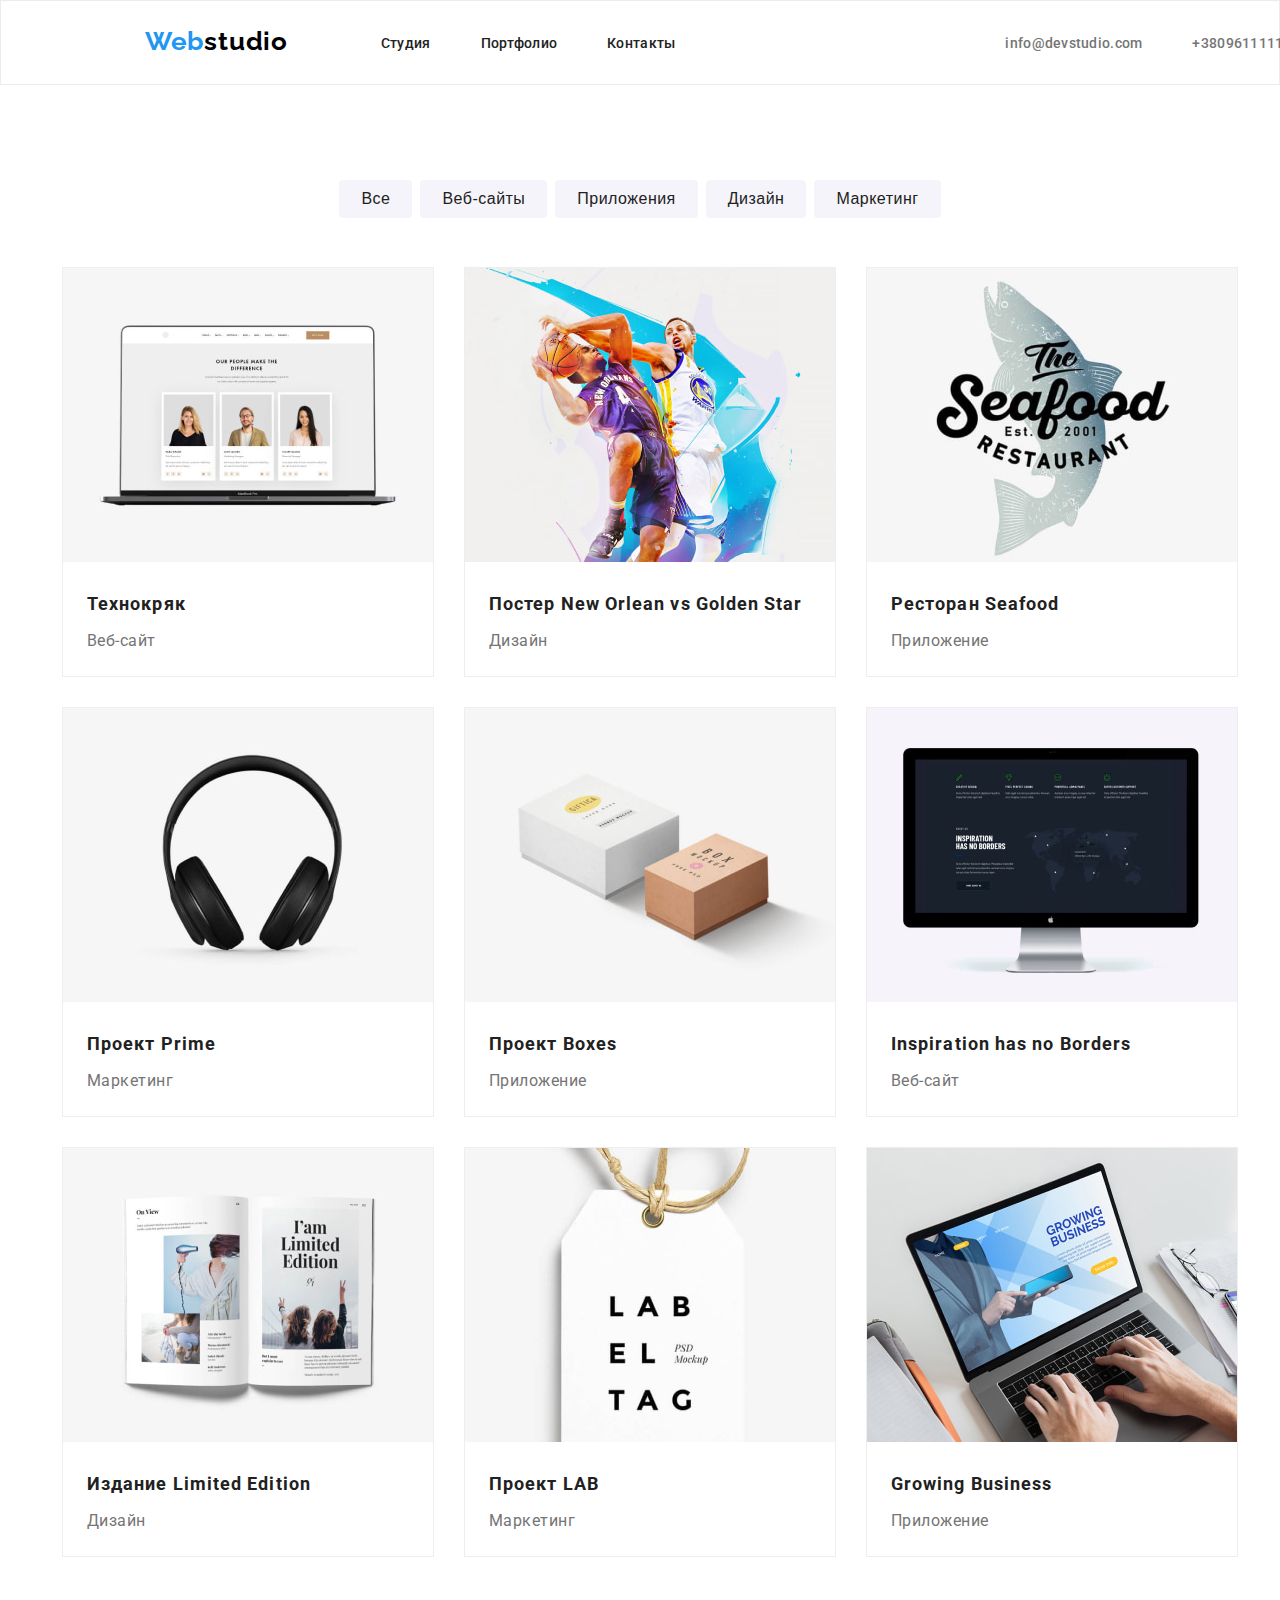
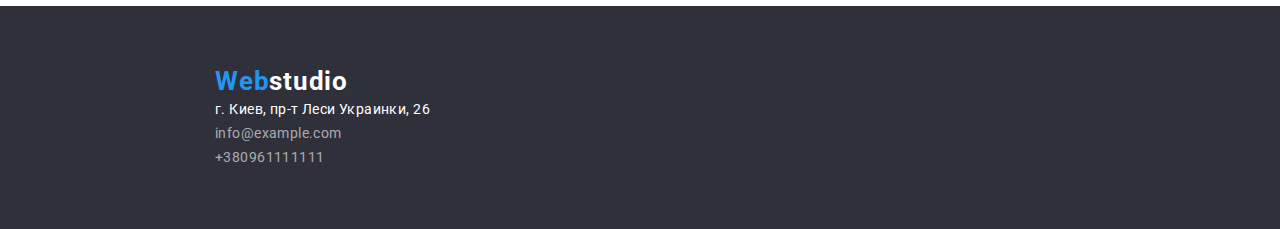
==== portfolio.html @ 18c4ee20 "Main and portfolio pages styles" ====
<!DOCTYPE html>
<html lang="ru">
    <head>
        <meta charset="UTF-8" />
        <meta http-equiv="X-UA-Compatible" content="IE=edge" />
        <meta name="viewport" content="width=device-width, initial-scale=1.0" />
        <title>Portfolio</title>
        <link rel="preconnect" href="https://fonts.googleapis.com" />
        <link rel="preconnect" href="https://fonts.gstatic.com" crossorigin />
        <link
            href="https://fonts.googleapis.com/css2?family=Raleway:wght@700&family=Roboto:ital,wght@0,400;0,500;0,900;1,700&display=swap"
            rel="stylesheet"
        />
        <link href="./styles/style.css" rel="stylesheet" />
    </head>

    <body>
        <!--Header-->
        <header class="header">
            <nav class="header-nav">
                <a href="./" class="logo-link" class="nav-link"><span class="logo-web">Web</span><span
                        class="logo-studio">studio</span></a>
                <ul class="nav-list">
                    <li>
                        <a href="" class="nav-link">Студия</a>
                    </li>
                    <li>
                        <a href="./portfolio.html" class="nav-link">Портфолио</a>
                    </li>
                    <li>
                        <a href="" class="nav-link">Контакты</a>
                    </li>
                </ul>
            </nav>
            <ul class="contact-list">
                <li>
                    <a href="mailto:info@devstudio.com" class="contact-item">info@devstudio.com</a>
                </li>
                <li>
                    <a href="tel:+380961111111" class="contact-item">+380961111111</a>
                </li>
            </ul>
        </header>
        <!--Main content-->
        <main class="main">
            <!-- Buttons -->
            <section>
                <ul class="btn-list">
                    <li><button type="button" class="buttons">Все</button></li>
                    <li><button type="button" class="buttons">Веб-сайты</button></li>
                    <li><button type="button" class="buttons">Приложения</button></li>
                    <li><button type="button" class="buttons">Дизайн</button></li>
                    <li><button type="button" class="buttons">Маркетинг</button></li>
                </ul>
            </section>
            <!-- Works -->
            <section>
                <ul class="works">
                    <li class="works-item">
                        <img src="./images/imghw2004.jpg" alt="экран ноутбука" width="370px"/>
                        <h3 class="works-title">Технокряк</h3>
                        <p class="works-text">Веб-сайт</p>
                    </li>
                    <li class="works-item">
                        <img src="./images/imghw2009.jpg" alt="баскетболисты" width="370px"/>
                        <h3 class="works-title">Постер New Orlean vs Golden Star</h3>
                        <p class="works-text">Дизайн</p>
                    </li>
                    <li class="works-item">
                        <img src="./images/imghw2008.jpg" alt="логотип ресторана" width="370px"/>
                        <h3 class="works-title">Ресторан Seafood</h3>
                        <p class="works-text">Приложение</p>
                    </li>
                    <li class="works-item">
                        <img src="./images/imghw2007.jpg" alt="наушники" width="370px"/>
                        <h3 class="works-title">Проект Prime</h3>
                        <p class="works-text">Маркетинг</p>
                    </li>
                    <li class="works-item">
                        <img src="./images/imghw2006.jpg" alt="коробки" width="370px"/>
                        <h3 class="works-title">Проект Boxes</h3>
                        <p class="works-text">Приложение</p>
                    </li>
                    <li class="works-item">
                        <img src="./images/imghw2005.jpg" alt="экран копьютера" width="370px"/>
                        <h3 class="works-title">Inspiration has no Borders</h3>
                        <p class="works-text">Веб-сайт</p>
                    </li>
                    <li class="works-item">
                        <img src="./images/imghw2001.jpg" alt="журнал" width="370px"/>
                        <h3 class="works-title">Издание Limited Edition</h3>
                        <p class="works-text">Дизайн</p>
                    </li>
                    <li class="works-item">
                        <img src="./images/imghw2002.jpg" alt="ценник" width="370px"/>
                        <h3 class="works-title">Проект LAB</h3>
                        <p class="works-text">Маркетинг</p>
                    </li>
                    <li class="works-item">
                        <img src="./images/imghw2003.jpg" alt="экран ноутбука" width="370px"/>
                        <h3 class="works-title">Growing Business</h3>
                        <p class="works-text">Приложение</p>
                    </li>
                </ul>
            </section>
        </main>
        <!--Footer-->
        <footer class="footer">
            <a href="./" class="footer-hover"><span class="footer-web">Web</span><span class="footer-studio">studio</span></a>
            <address>
                <ul>
                    <li><a href="" class="address footer-hover">г. Киев, пр-т Леси Украинки, 26</a></li>
                    <li><a href="mailto:info@example.com" class="footer-contact footer-hover">info@example.com</a></li>
                    <li><a href="tel:+380961111111" class="footer-contact footer-hover">+380961111111</a></li>
                </ul>
            </address>
        </footer>
    </body>
</html>
---- styles/style.css ----
/* Colors
primary background-color: #fff;
secondary background-color: #F5F4FA;
footer background-color: #2F303A;
titles color: #212121;
main text color: #757575;
acent color: #2196F3;


 */
:root {
    --main-font: "Roboto";
    --second-font: "Raleway";
    --titles-color: #212121;
    --acent-color: #2196F3;
    --text-color: #757575;
    --footer-color: #2F303A;
    --white-color: #ffffff;
    --font-normal: normal;
    --weight-bold: 700;


}
body {
    background-color: var(--white-color);
    font-family: var(--main-font);
    color: var(--titles-color);
    padding: 0;
    margin: 0;
    
}

p {
    margin: 0;
    
}

a {
    text-decoration: none;
}

ul {
    list-style: none;
    margin: 0;
    padding: 0;
}

/* Header */

.header {
    display: flex;
    justify-content: center;
    border: 1px solid #ECECEC;


}

.header-nav {
    display: flex;
}

.nav-list {
    display: flex;
    padding: 0;
    margin: 0;
    padding-top: 32px;

}


.logo-link {
    text-decoration: none;
    font-family: 'Raleway';
    font-style: var(--font-normal);
     font-weight: var(--weight-bold);
    font-size: 26px;
    line-height: 31px;
    margin: 25px 93px 25px 215px;
    letter-spacing: 0.03em;
}


.logo-web {
    color: var(--acent-color);
        
}

.logo-studio {
     color: #000000;
}

.logo-link:hover,
.logo-link:focus {
    opacity: 60%;
}

.nav-link {
    font-style: var(--font-normal);
    font-weight: 500;
    font-size: 14px;
    line-height: 16px;
    letter-spacing: 0.02em;
    color: var(--titles-color);
   margin: 0px 50px 32px 0px;
}

.nav-link:hover,.nav-link:focus {
    color: var(--acent-color);
    cursor: pointer;
}

.contact-list {
    display: flex;
    padding: 0;
    margin: 0;
    padding: 32px 0 32px 280px;

}

.contact-item {
font-style: var(--font-normal);
    font-weight: 500;
    font-size: 14px;
    line-height: 16px;
    letter-spacing: 0.02em;
    margin-right: 50px;
    color: var(--text-color);
}

.contact-item:hover,.contact-item:focus {
    color: var(--acent-color);
    cursor: pointer;
}


/* Hero */

.hero {
    background-color: var(--footer-color);
    width: 100%;
        height: 600px;
        

}

.hero-title {
    font-style: var(--font-normal);
    font-weight: 900;
    font-size: 44px;
    line-height: 60px;
    text-align: center;
    letter-spacing: 0.06em;
     text-transform: uppercase;
    color: var(--white-color);
    margin: 0;
    padding-top: 200px;
}

.hero-button {
    font-style: var(--font-normal);
    font-weight: var(--weight-bold);
    font-size: 16px;
    line-height: 30px;
    display: flex;
    align-items: center;
     text-align: center;
    letter-spacing: 0.06em;
    color: var(--white-color);
    background-color: var(--acent-color);
    box-shadow: 0px 4px 4px rgba(0, 0, 0, 0.15);
    border-radius: 4px;
    border: none;
    padding: 10px 32px;
    margin-top: 30px;
    margin-left: auto;
    margin-right: auto;

}

.hero-button:hover {
     color: var(--acent-color);
    background-color: var(--white-color);
}

/* Hilites */

.hilites-main {
    display: none;
    
}

.hilites-list {
    display: flex;
    padding: 94px 215px;
    justify-content: center;

}

.hilites-item {
    width: 270px;
    padding-right: 30px;

}

.hilites-title {
    font-style: var(--font-normal);
    font-weight: var(--weight-bold);
    font-size: 14px;
    line-height: 16px;
    letter-spacing: 0.03em;
    text-transform: uppercase;
    color: var(--titles-color);
    margin: 0 0 10px 0;
}

.hilites-list p {
    font-weight: 400;
    font-size: 14px;
    line-height: 24px;
    letter-spacing: 0.03em;

    color: var(--text-color);
}

/* Tasks */


.tasks-title {
    margin: 0;
    text-align: center;
    margin-bottom: 50px;
    font-style: normal;
    font-weight: var(--weight-bold);
    font-size: 36px;
    line-height: 42px;
    text-align: center;
    letter-spacing: 0.03em;
    
}

.tasks-list {
    display: flex;
    justify-content: center;
    margin-bottom: 95px;


}

.tasks-item {
    margin: 0 15px;
}

.tasks-item:hover, .tasks-item:focus {
    opacity: 50%;
}

/* Team */

.team-section {
    background-color: #F5F4FA;
    padding: 94px 215px;
}

.team-title {
    text-align: center;
    margin: 0;
    font-style: var(--font-normal);
    font-weight: var(--weight-bold);
    font-size: 36px;
    line-height: 42px;
    text-align: center;
    letter-spacing: 0.03em;
    margin-bottom: 50px;
}

.team-list {
    display: flex;
    justify-content: center;
    
    
}

.team-item {
    margin: 0 15px;
    background-color: var(--white-color);
    box-shadow: 0px 1px 3px rgba(0, 0, 0, 0.12), 0px 1px 1px rgba(0, 0, 0, 0.14), 0px 2px 1px rgba(0, 0, 0, 0.2);
    border-radius: 0px 0px 4px 4px;
    text-align: center;

}

.team-member {
    font-style: var(--font-normal);
    font-weight: 500;
    font-size: 16px;
    line-height: 19px;
    letter-spacing: 0.03em;
    color: var(--titles-color);
    margin: 30px 0 10px 0;

}

.member-position {
    font-style: var(--font-normal);
    font-weight: 400;
    font-size: 16px;
    line-height: 19px;
    text-align: center;
    letter-spacing: 0.03em;
    color: var(--text-color);
    margin-bottom: 30px;
}

/* Footer */

.footer {
    background-color: var(--footer-color);
    padding: 60px 0 60px 215px;

}

.footer-web {
    font-style: var(--font-normal);
    font-weight: var(--weight-bold);
    font-size: 26px;
    line-height: 31px;
    letter-spacing: 0.03em;
    color: var(--acent-color);
}

.footer-studio {
    font-style: var(--font-normal);
    font-weight: var(--weight-bold);
    font-size: 26px;
    line-height: 31px;
    letter-spacing: 0.03em;
    color: var(--white-color);

}

.address {
    font-style: var(--font-normal);
    font-weight: 400;
    font-size: 14px;
    line-height: 24px;
    letter-spacing: 0.03em;
    color: var(--white-color);
}

.footer-contact {
    font-style: var(--font-normal);
    font-weight: 400;
    font-size: 14px;
    line-height: 24px;
    letter-spacing: 0.03em;
    color: rgba(255, 255, 255, 0.6);
}

.footer-hover:hover {
    opacity: 50%;
}


/* Portfolio styles */

.main {
    background-color: var(--white-color);
}

/* Buttons */

.btn-list {
    margin-top: 95px;
    display: flex;
    justify-content: center;

}

.buttons {
    margin: 0 4px;
    background: #F5F4FA;
    border-radius: 4px;
    font-style: var(--font-normal);
    font-weight: 500;
    font-size: 16px;
    line-height: 26px;
    text-align: center;
    letter-spacing: 0.03em;
    color: var(--titles-color);
    border: none;
    padding: 6px 22px;
}

.buttons:hover {
    background: #2196F3;
     box-shadow: 0px 3px 1px rgba(0, 0, 0, 0.1), 0px 1px 2px rgba(0, 0, 0, 0.08), 0px 2px 2px rgba(0, 0, 0, 0.12);
    border-radius: 4px;
    font-style: var(--font-normal);
    font-weight: 500;
    font-size: 16px;
    line-height: 26px;
    text-align: center;
    letter-spacing: 0.03em;
    color: var(--white-color);

}

/* Works */

.works {
    width: 1300px;
    display: flex;
    justify-content: center;
    flex-wrap: wrap;
    margin: 34px auto;  
    
}

.works-item {
    margin: 15px;
    border: 1px solid #EEEEEE;
}

.works-title {
    font-style: var(--font-normal);
    font-weight: var(--weight-bold);
    font-size: 18px;
    line-height: 36px;
    letter-spacing: 0.06em;
    color: var(--titles-color);
    margin: 20px 0 4px 24px;
}

.works-text {
    font-style: var(--font-normal);
    font-weight: 400;
    font-size: 16px;
    line-height: 30px;
    letter-spacing: 0.03em;
    color: var(--text-color);
    margin: 0 0 20px 24px;
}
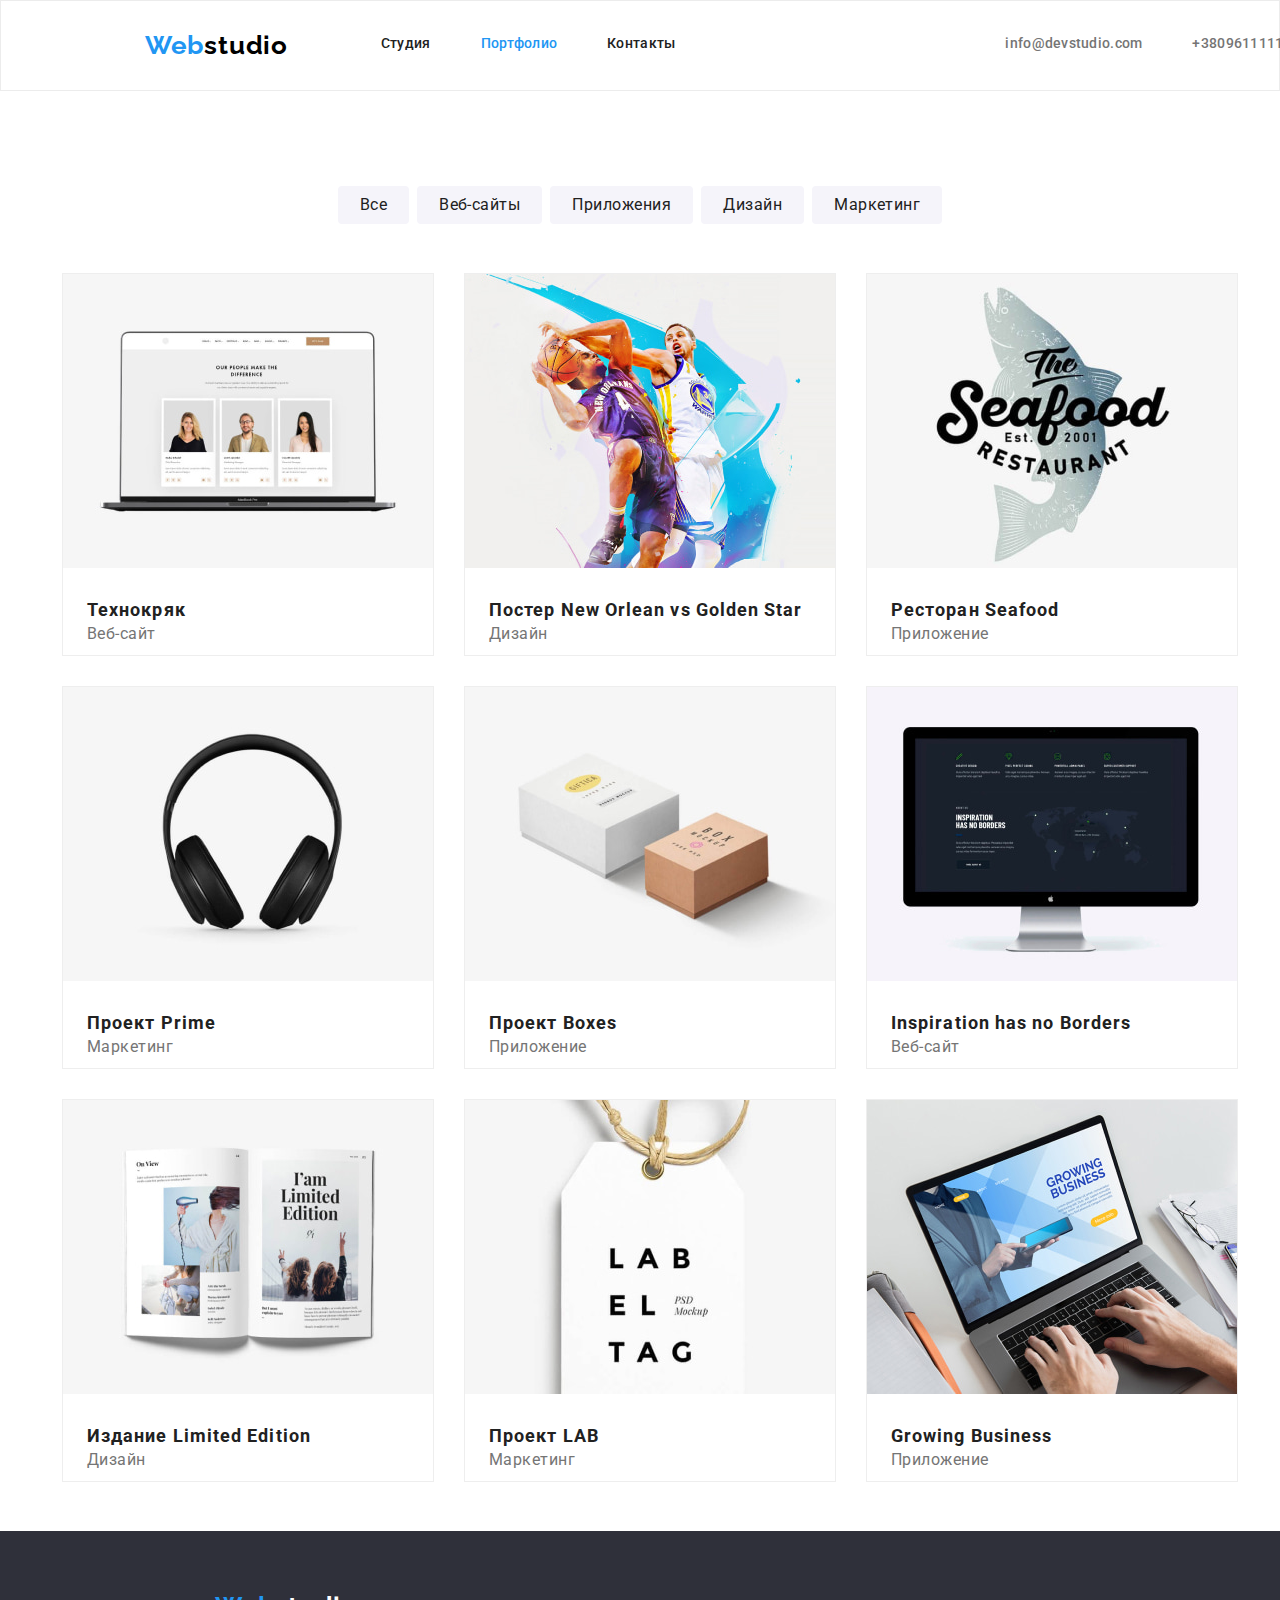
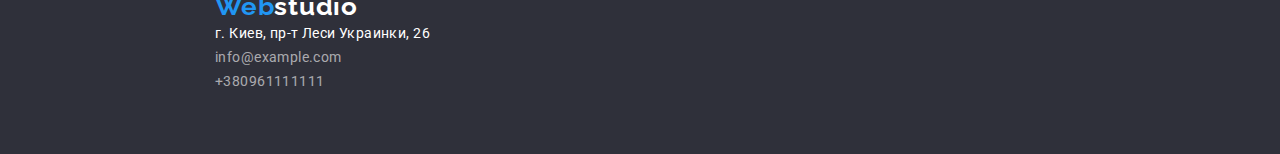
==== commit 6a4a36ed: "made all the changes from the mentor" ====
--- a/portfolio.html
+++ b/portfolio.html
@@ -18,26 +18,28 @@
         <!--Header-->
         <header class="header">
             <nav class="header-nav">
-                <a href="./" class="logo-link" class="nav-link"><span class="logo-web">Web</span><span
-                        class="logo-studio">studio</span></a>
-                <ul class="nav-list">
+                <a href="./" class="nav-link links logo-link">
+                    <span class="logo-web">Web</span><span class="logo-studio">studio</span></a>
+                <ul class="nav-list lists">
                     <li>
-                        <a href="" class="nav-link">Студия</a>
+                        <a href="./" class="nav-link links">Студия</a>
                     </li>
                     <li>
-                        <a href="./portfolio.html" class="nav-link">Портфолио</a>
+                        <a href="./portfolio.html" class="nav-link links curent-link">Портфолио</a>
                     </li>
                     <li>
-                        <a href="" class="nav-link">Контакты</a>
+                        <a href="" class="nav-link links">Контакты</a>
                     </li>
                 </ul>
             </nav>
-            <ul class="contact-list">
+            <ul class="contact-list lists">
                 <li>
-                    <a href="mailto:info@devstudio.com" class="contact-item">info@devstudio.com</a>
+                    <a href="mailto:info@devstudio.com" class="contact-item links"
+                        >info@devstudio.com</a
+                    >
                 </li>
                 <li>
-                    <a href="tel:+380961111111" class="contact-item">+380961111111</a>
+                    <a href="tel:+380961111111" class="contact-item links">+380961111111</a>
                 </li>
             </ul>
         </header>
@@ -45,60 +47,61 @@
         <main class="main">
             <!-- Buttons -->
             <section>
-                <ul class="btn-list">
+                <h1 class="portfolio-title">Портфолио</h1>
+                <ul class="btn-list lists">
                     <li><button type="button" class="buttons">Все</button></li>
                     <li><button type="button" class="buttons">Веб-сайты</button></li>
                     <li><button type="button" class="buttons">Приложения</button></li>
                     <li><button type="button" class="buttons">Дизайн</button></li>
                     <li><button type="button" class="buttons">Маркетинг</button></li>
                 </ul>
-            </section>
-            <!-- Works -->
-            <section>
-                <ul class="works">
+                <!-- Works -->
+                <ul class="works lists">
                     <li class="works-item">
-                        <img src="./images/imghw2004.jpg" alt="экран ноутбука" width="370px"/>
-                        <h3 class="works-title">Технокряк</h3>
+                        <img src="./images/imghw2004.jpg" alt="экран ноутбука" />
+                        <h2 class="works-title">Технокряк</h2>
                         <p class="works-text">Веб-сайт</p>
                     </li>
                     <li class="works-item">
-                        <img src="./images/imghw2009.jpg" alt="баскетболисты" width="370px"/>
-                        <h3 class="works-title">Постер New Orlean vs Golden Star</h3>
+                        <img src="./images/imghw2009.jpg" alt="баскетболисты" />
+                        <h2 class="works-title">
+                            Постер <span lang="en">New Orlean vs Golden Star</span>
+                        </h2>
                         <p class="works-text">Дизайн</p>
                     </li>
                     <li class="works-item">
-                        <img src="./images/imghw2008.jpg" alt="логотип ресторана" width="370px"/>
-                        <h3 class="works-title">Ресторан Seafood</h3>
+                        <img src="./images/imghw2008.jpg" alt="логотип ресторана" />
+                        <h2 class="works-title">Ресторан <span lang="en">Seafood</span></h2>
                         <p class="works-text">Приложение</p>
                     </li>
                     <li class="works-item">
-                        <img src="./images/imghw2007.jpg" alt="наушники" width="370px"/>
-                        <h3 class="works-title">Проект Prime</h3>
+                        <img class="works-img" src="./images/imghw2007.jpg" alt="наушники" />
+                        <h2 class="works-title">Проект <span lang="en">Prime</span></h2>
                         <p class="works-text">Маркетинг</p>
                     </li>
                     <li class="works-item">
-                        <img src="./images/imghw2006.jpg" alt="коробки" width="370px"/>
-                        <h3 class="works-title">Проект Boxes</h3>
+                        <img src="./images/imghw2006.jpg" alt="коробки" />
+                        <h2 class="works-title">Проект <span lang="en">Boxes</span></h2>
                         <p class="works-text">Приложение</p>
                     </li>
                     <li class="works-item">
-                        <img src="./images/imghw2005.jpg" alt="экран копьютера" width="370px"/>
-                        <h3 class="works-title">Inspiration has no Borders</h3>
+                        <img src="./images/imghw2005.jpg" alt="экран копьютера" />
+                        <h2 class="works-title" lang="en">Inspiration has no Borders</h2>
                         <p class="works-text">Веб-сайт</p>
                     </li>
                     <li class="works-item">
-                        <img src="./images/imghw2001.jpg" alt="журнал" width="370px"/>
-                        <h3 class="works-title">Издание Limited Edition</h3>
+                        <img src="./images/imghw2001.jpg" alt="журнал" />
+                        <h2 class="works-title">Издание <span lang="en">Limited Edition</span></h2>
                         <p class="works-text">Дизайн</p>
                     </li>
                     <li class="works-item">
-                        <img src="./images/imghw2002.jpg" alt="ценник" width="370px"/>
-                        <h3 class="works-title">Проект LAB</h3>
+                        <img src="./images/imghw2002.jpg" alt="ценник" />
+                        <h2 class="works-title">Проект <span lang="en">LAB</span></h2>
                         <p class="works-text">Маркетинг</p>
                     </li>
                     <li class="works-item">
-                        <img src="./images/imghw2003.jpg" alt="экран ноутбука" width="370px"/>
-                        <h3 class="works-title">Growing Business</h3>
+                        <img src="./images/imghw2003.jpg" alt="экран ноутбука" />
+                        <h2 class="works-title" lang="en">Growing Business</h2>
                         <p class="works-text">Приложение</p>
                     </li>
                 </ul>
@@ -106,12 +109,26 @@
         </main>
         <!--Footer-->
         <footer class="footer">
-            <a href="./" class="footer-hover"><span class="footer-web">Web</span><span class="footer-studio">studio</span></a>
+            <a href="./" class="links footer-hover"
+                ><span class="footer-web">Web</span><span class="footer-studio">studio</span></a
+            >
             <address>
-                <ul>
-                    <li><a href="" class="address footer-hover">г. Киев, пр-т Леси Украинки, 26</a></li>
-                    <li><a href="mailto:info@example.com" class="footer-contact footer-hover">info@example.com</a></li>
-                    <li><a href="tel:+380961111111" class="footer-contact footer-hover">+380961111111</a></li>
+                <ul class="lists">
+                    <li>
+                        <a href="" class="links address footer-hover"
+                            >г. Киев, пр-т Леси Украинки, 26</a
+                        >
+                    </li>
+                    <li>
+                        <a href="mailto:info@example.com" class="links footer-contact footer-hover"
+                            >info@example.com</a
+                        >
+                    </li>
+                    <li>
+                        <a href="tel:+380961111111" class="links footer-contact footer-hover"
+                            >+380961111111</a
+                        >
+                    </li>
                 </ul>
             </address>
         </footer>
--- a/styles/style.css
+++ b/styles/style.css
@@ -14,32 +14,35 @@
     --titles-color: #212121;
     --acent-color: #2196F3;
     --text-color: #757575;
+    --grey-color: #F5F4FA;
     --footer-color: #2F303A;
     --white-color: #ffffff;
+    --black-color: #000000;
     --font-normal: normal;
     --weight-bold: 700;
 
 
 }
+
 body {
     background-color: var(--white-color);
-    font-family: var(--main-font);
+    font-family: var(--main-font), sans-serif;
     color: var(--titles-color);
     padding: 0;
     margin: 0;
     
 }
 
-p {
-    margin: 0;
-    
-}
-
-a {
+.par {
+    margin: 0;
+    
+}
+
+.links {
     text-decoration: none;
 }
 
-ul {
+.lists {
     list-style: none;
     margin: 0;
     padding: 0;
@@ -67,61 +70,71 @@
 
 }
 
+
+
+
+.logo-link:hover,
+.logo-link:focus {
+    color: var(--acent-color);
+}
+
+.nav-link {
+    font-weight: 500;
+    font-size: 14px;
+    line-height: 1.5;
+    letter-spacing: 0.02em;
+    color: var(--titles-color);
+   margin: 0px 50px 32px 0px;
+}
+
+.curent-link {
+    color: var(--acent-color);
+}
+
+
+
+
+.curent-link:hover,
+.curent-link:focus {
+    color: var(--titles-color);
+}
 
 .logo-link {
     text-decoration: none;
-    font-family: 'Raleway';
-    font-style: var(--font-normal);
-     font-weight: var(--weight-bold);
+    font-family: var(--second-font);
+    font-style: var(--font-normal);
+    font-weight: var(--weight-bold);
     font-size: 26px;
-    line-height: 31px;
     margin: 25px 93px 25px 215px;
     letter-spacing: 0.03em;
-}
-
-
-.logo-web {
-    color: var(--acent-color);
-        
-}
+    color: var(--acent-color);
+}
+
+
+
 
 .logo-studio {
-     color: #000000;
-}
-
-.logo-link:hover,
-.logo-link:focus {
-    opacity: 60%;
-}
-
-.nav-link {
-    font-style: var(--font-normal);
+    color: var(--black-color);
+}
+
+.nav-link:hover,
+.nav-link:focus {
+    color: var(--acent-color);
+    cursor: pointer;
+}
+
+.contact-list {
+    display: flex;
+    padding: 0;
+    margin: 0;
+    padding: 32px 0 32px 280px;
+
+}
+
+.contact-item {
     font-weight: 500;
     font-size: 14px;
-    line-height: 16px;
-    letter-spacing: 0.02em;
-    color: var(--titles-color);
-   margin: 0px 50px 32px 0px;
-}
-
-.nav-link:hover,.nav-link:focus {
-    color: var(--acent-color);
-    cursor: pointer;
-}
-
-.contact-list {
-    display: flex;
-    padding: 0;
-    margin: 0;
-    padding: 32px 0 32px 280px;
-
-}
-
-.contact-item {
-font-style: var(--font-normal);
-    font-weight: 500;
-    font-size: 14px;
-    line-height: 16px;
+    line-height: 1.5;
     letter-spacing: 0.02em;
     margin-right: 50px;
     color: var(--text-color);
@@ -129,7 +142,6 @@
 
 .contact-item:hover,.contact-item:focus {
     color: var(--acent-color);
-    cursor: pointer;
 }
 
 
@@ -144,10 +156,8 @@
 }
 
 .hero-title {
-    font-style: var(--font-normal);
-    font-weight: 900;
     font-size: 44px;
-    line-height: 60px;
+    line-height: 1.36;
     text-align: center;
     letter-spacing: 0.06em;
      text-transform: uppercase;
@@ -160,7 +170,7 @@
     font-style: var(--font-normal);
     font-weight: var(--weight-bold);
     font-size: 16px;
-    line-height: 30px;
+    line-height: 1.8;
     display: flex;
     align-items: center;
      text-align: center;
@@ -174,6 +184,8 @@
     margin-top: 30px;
     margin-left: auto;
     margin-right: auto;
+    cursor: pointer;
+
 
 }
 
@@ -203,10 +215,8 @@
 }
 
 .hilites-title {
-    font-style: var(--font-normal);
-    font-weight: var(--weight-bold);
-    font-size: 14px;
-    line-height: 16px;
+    font-size: 14px;
+    line-height: 1.14;
     letter-spacing: 0.03em;
     text-transform: uppercase;
     color: var(--titles-color);
@@ -214,9 +224,8 @@
 }
 
 .hilites-list p {
-    font-weight: 400;
-    font-size: 14px;
-    line-height: 24px;
+    font-size: 14px;
+    line-height: 1.7;
     letter-spacing: 0.03em;
 
     color: var(--text-color);
@@ -229,10 +238,8 @@
     margin: 0;
     text-align: center;
     margin-bottom: 50px;
-    font-style: normal;
-    font-weight: var(--weight-bold);
     font-size: 36px;
-    line-height: 42px;
+    line-height: 1.17;
     text-align: center;
     letter-spacing: 0.03em;
     
@@ -250,24 +257,19 @@
     margin: 0 15px;
 }
 
-.tasks-item:hover, .tasks-item:focus {
-    opacity: 50%;
-}
 
 /* Team */
 
 .team-section {
-    background-color: #F5F4FA;
+    background-color: var(--grey-color);
     padding: 94px 215px;
 }
 
 .team-title {
     text-align: center;
     margin: 0;
-    font-style: var(--font-normal);
-    font-weight: var(--weight-bold);
     font-size: 36px;
-    line-height: 42px;
+    line-height: 1.17;
     text-align: center;
     letter-spacing: 0.03em;
     margin-bottom: 50px;
@@ -293,7 +295,7 @@
     font-style: var(--font-normal);
     font-weight: 500;
     font-size: 16px;
-    line-height: 19px;
+    line-height: 1.19;
     letter-spacing: 0.03em;
     color: var(--titles-color);
     margin: 30px 0 10px 0;
@@ -301,10 +303,8 @@
 }
 
 .member-position {
-    font-style: var(--font-normal);
-    font-weight: 400;
-    font-size: 16px;
-    line-height: 19px;
+    font-size: 16px;
+    line-height: 1.19;
     text-align: center;
     letter-spacing: 0.03em;
     color: var(--text-color);
@@ -320,19 +320,21 @@
 }
 
 .footer-web {
+    font-family: var(--second-font);
     font-style: var(--font-normal);
     font-weight: var(--weight-bold);
     font-size: 26px;
-    line-height: 31px;
+    line-height: 1.2;
     letter-spacing: 0.03em;
     color: var(--acent-color);
 }
 
 .footer-studio {
+    font-family: var(--second-font);
     font-style: var(--font-normal);
     font-weight: var(--weight-bold);
     font-size: 26px;
-    line-height: 31px;
+    line-height: 1.2;
     letter-spacing: 0.03em;
     color: var(--white-color);
 
@@ -340,26 +342,28 @@
 
 .address {
     font-style: var(--font-normal);
-    font-weight: 400;
-    font-size: 14px;
-    line-height: 24px;
+    font-size: 14px;
+    line-height: 1.7;
     letter-spacing: 0.03em;
     color: var(--white-color);
 }
 
 .footer-contact {
     font-style: var(--font-normal);
-    font-weight: 400;
-    font-size: 14px;
-    line-height: 24px;
+    font-size: 14px;
+    line-height: 1.7;
     letter-spacing: 0.03em;
     color: rgba(255, 255, 255, 0.6);
 }
 
 .footer-hover:hover {
-    opacity: 50%;
-}
-
+    color: var(--acent-color);
+}
+
+.footer-hover:focus {
+    color: var(--acent-color);
+
+}
 
 /* Portfolio styles */
 
@@ -367,6 +371,10 @@
     background-color: var(--white-color);
 }
 
+.portfolio-title {
+    display: none;
+}
+
 /* Buttons */
 
 .btn-list {
@@ -377,11 +385,11 @@
 }
 
 .buttons {
+    font-family: var(--main-font);
+    font-weight: var(--font-normal);
     margin: 0 4px;
-    background: #F5F4FA;
+    background: var(--grey-color);
     border-radius: 4px;
-    font-style: var(--font-normal);
-    font-weight: 500;
     font-size: 16px;
     line-height: 26px;
     text-align: center;
@@ -389,16 +397,17 @@
     color: var(--titles-color);
     border: none;
     padding: 6px 22px;
-}
-
-.buttons:hover {
-    background: #2196F3;
+    cursor: pointer;
+}
+
+.buttons:hover, .buttons:focus {
+    background: var(--acent-color);
      box-shadow: 0px 3px 1px rgba(0, 0, 0, 0.1), 0px 1px 2px rgba(0, 0, 0, 0.08), 0px 2px 2px rgba(0, 0, 0, 0.12);
     border-radius: 4px;
     font-style: var(--font-normal);
     font-weight: 500;
     font-size: 16px;
-    line-height: 26px;
+    line-height: 1.6;
     text-align: center;
     letter-spacing: 0.03em;
     color: var(--white-color);
@@ -421,21 +430,21 @@
     border: 1px solid #EEEEEE;
 }
 
+.works-img {
+    width: 370px;
+}
+
 .works-title {
-    font-style: var(--font-normal);
-    font-weight: var(--weight-bold);
     font-size: 18px;
-    line-height: 36px;
+    line-height: 2;
     letter-spacing: 0.06em;
     color: var(--titles-color);
     margin: 20px 0 4px 24px;
 }
 
 .works-text {
-    font-style: var(--font-normal);
-    font-weight: 400;
-    font-size: 16px;
-    line-height: 30px;
+    font-size: 16px;
+    line-height: 0.19;
     letter-spacing: 0.03em;
     color: var(--text-color);
     margin: 0 0 20px 24px;
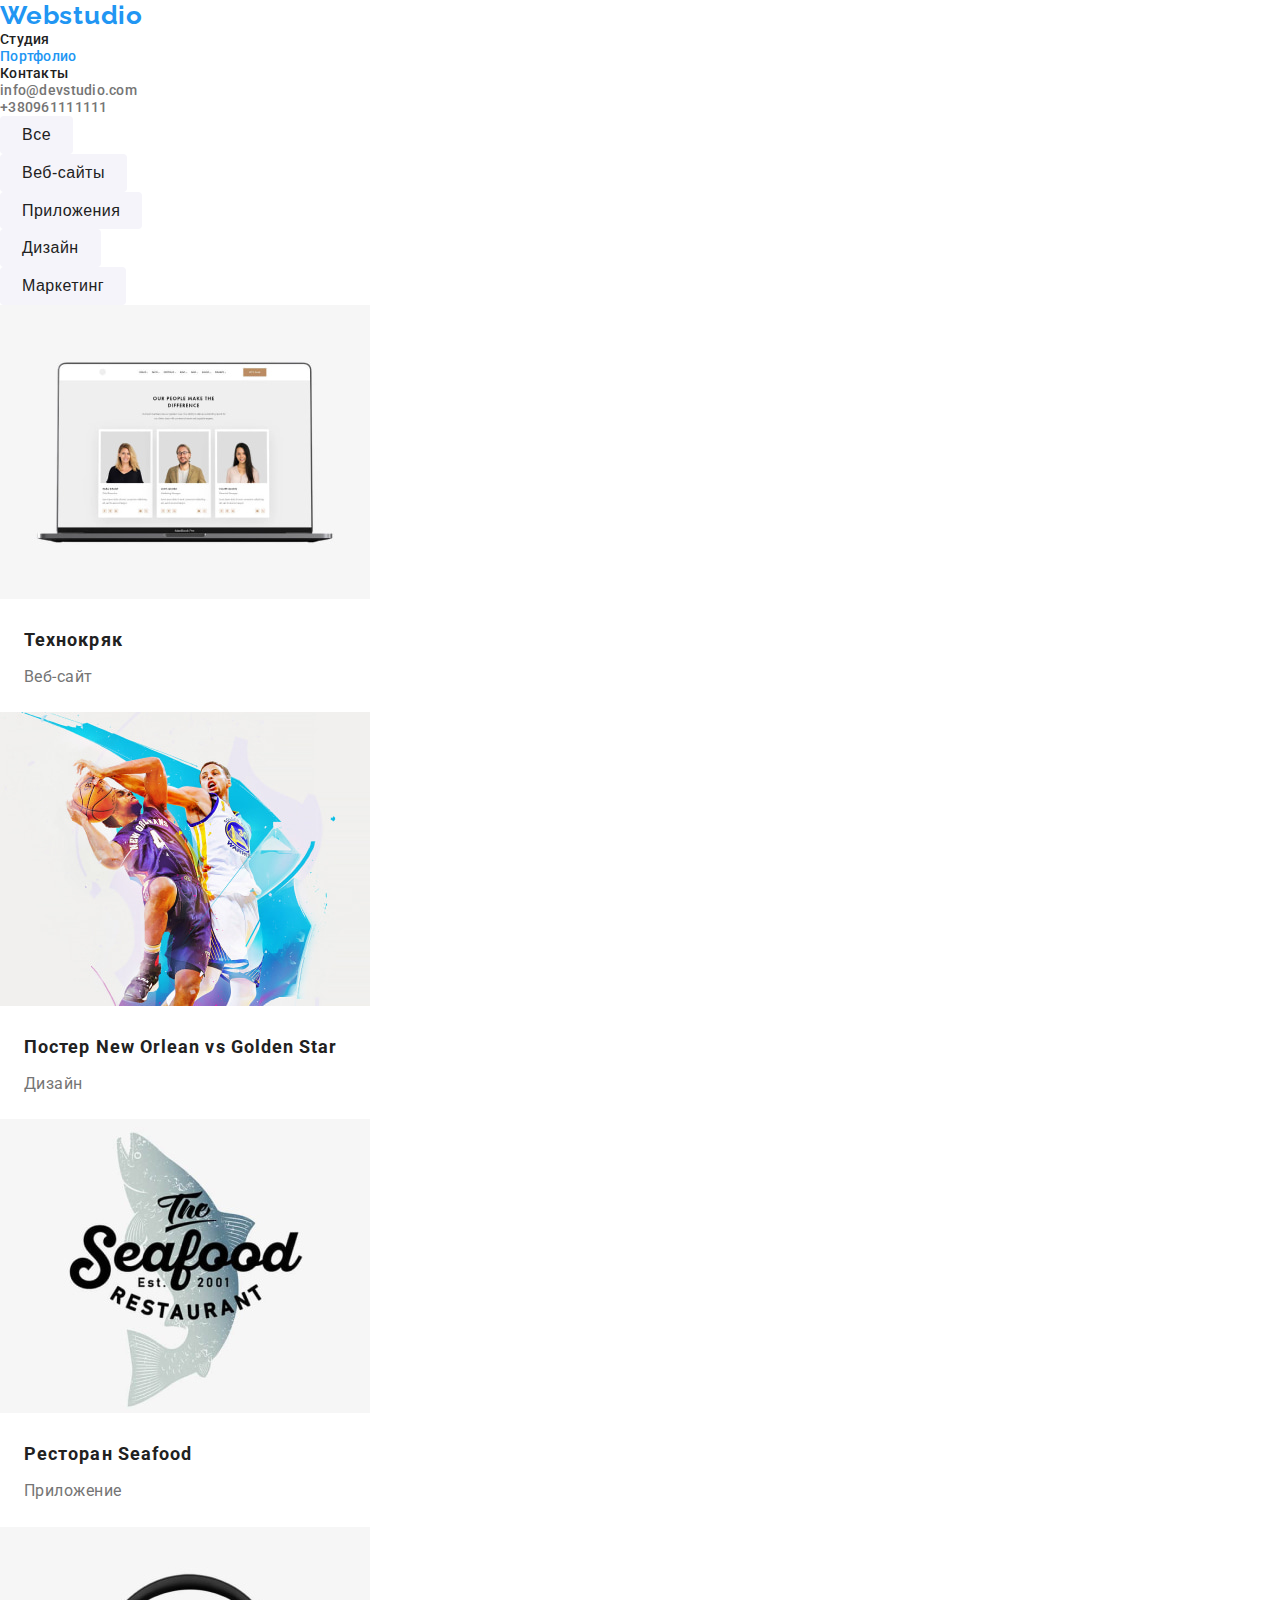
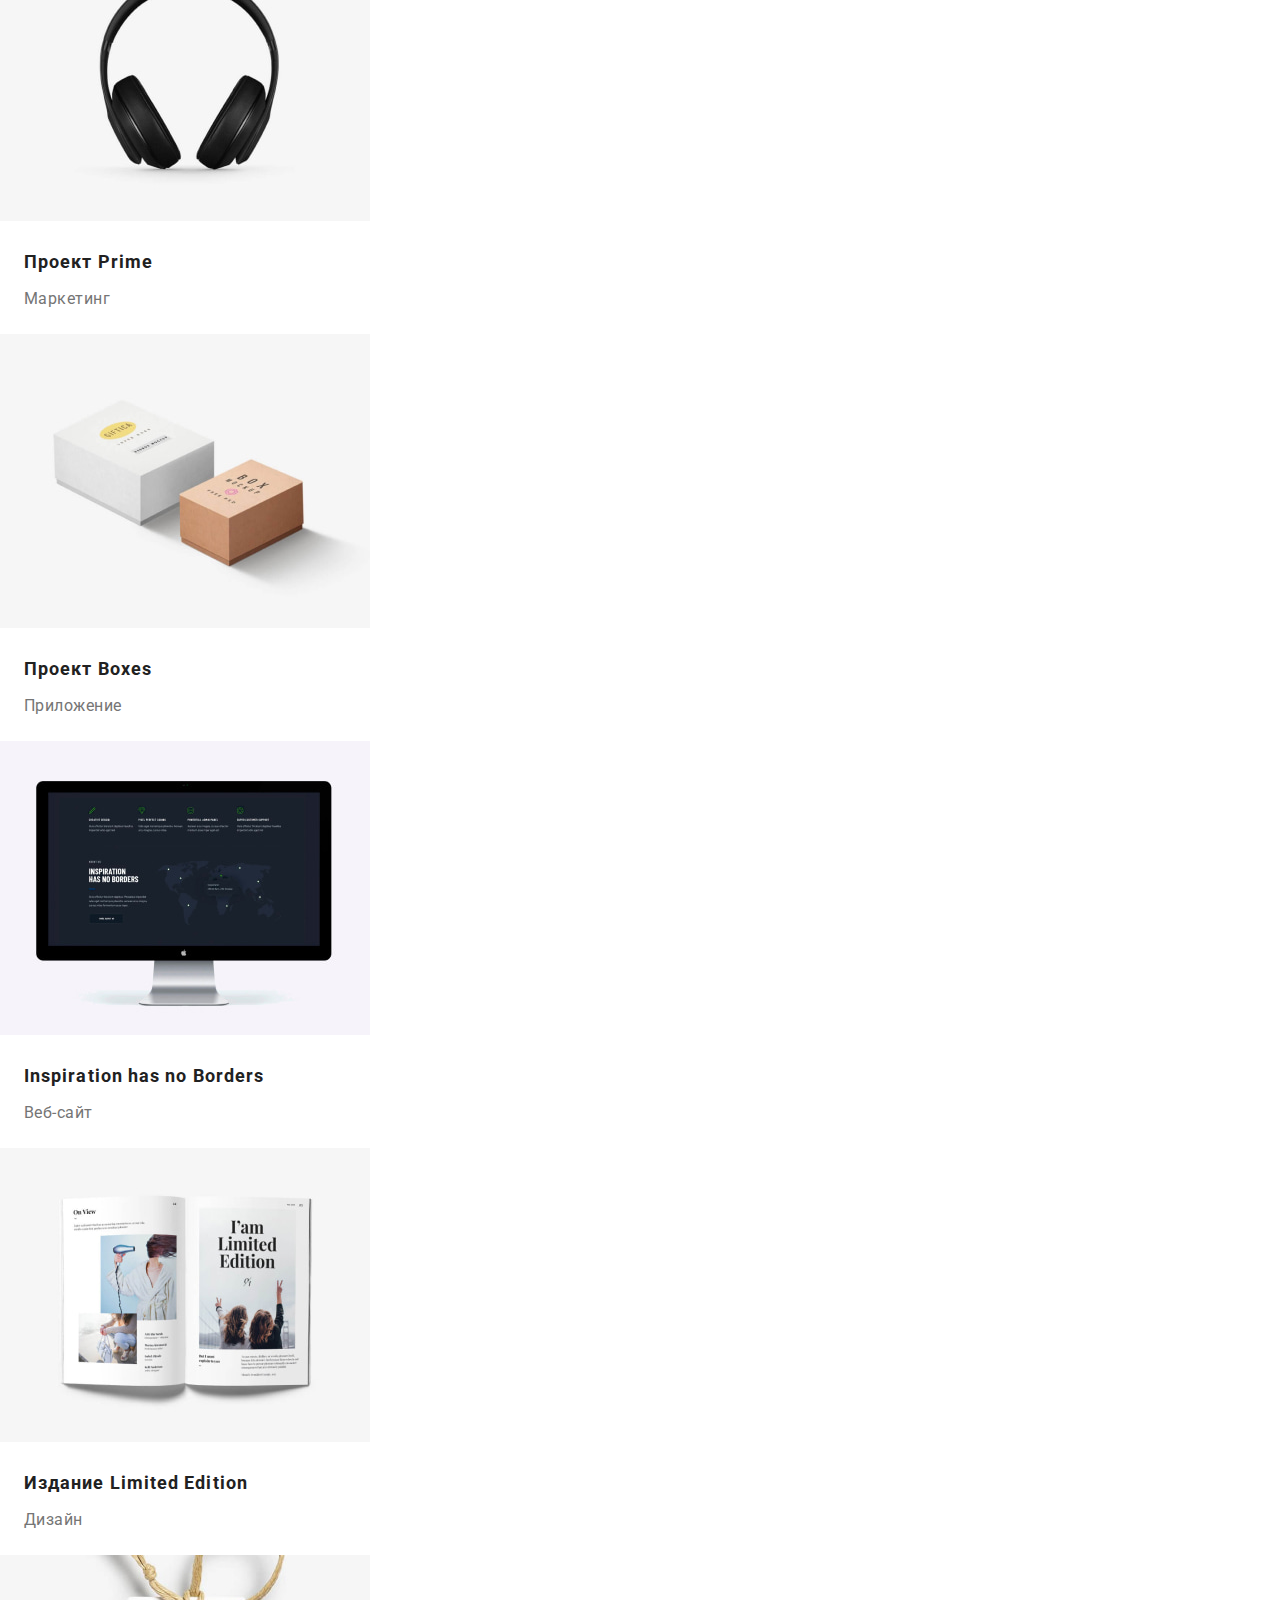
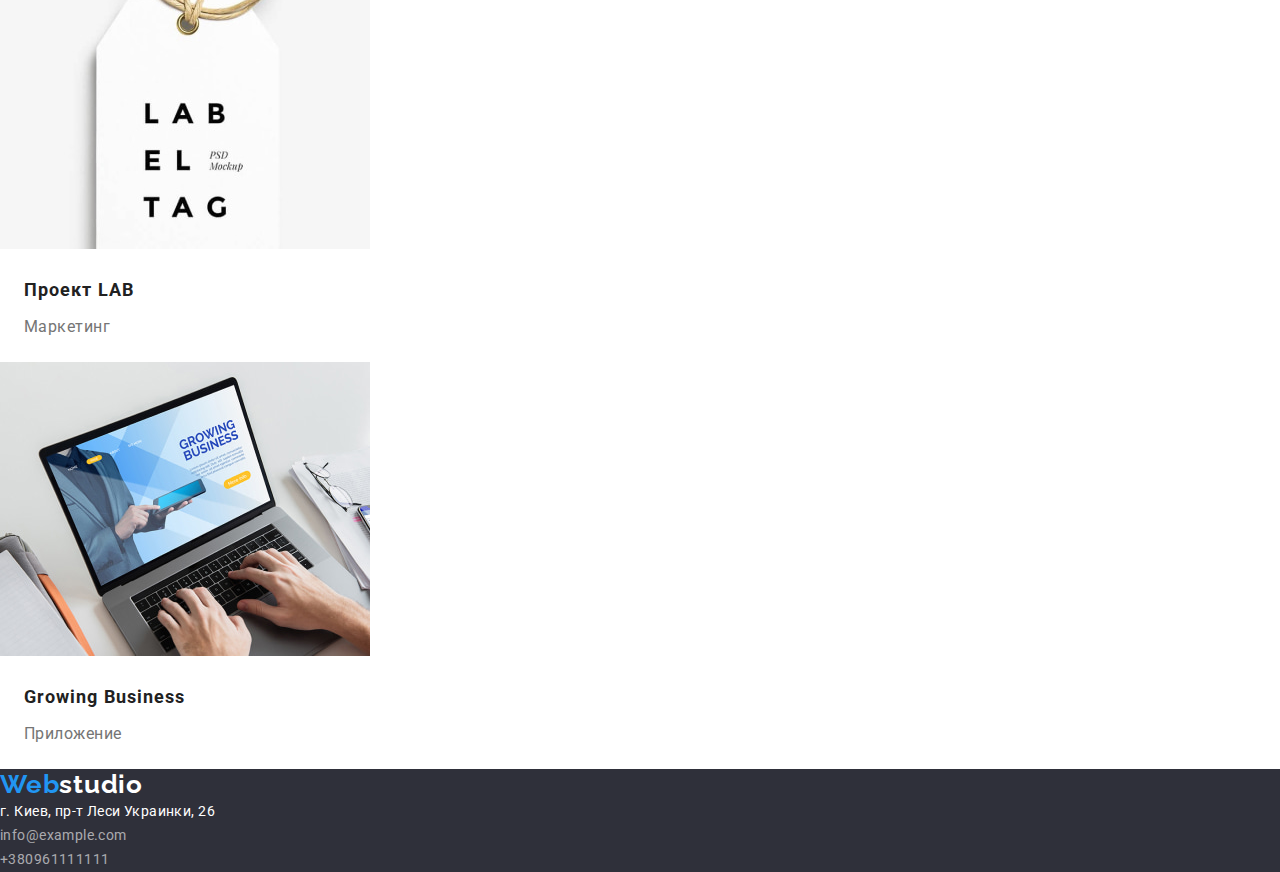
==== commit b20e8eac: "ДЗ№2  Додані стилі,сторінка Портфоліо.Додані стилі до тексту,посилань,кнопок" ====
--- a/portfolio.html
+++ b/portfolio.html
@@ -15,119 +15,112 @@
     </head>
 
     <body>
-        <!--Header-->
+        <!--Header------------------------------------------------------->
         <header class="header">
-            <nav class="header-nav">
-                <a href="./" class="nav-link links logo-link">
-                    <span class="logo-web">Web</span><span class="logo-studio">studio</span></a>
-                <ul class="nav-list lists">
+            <nav class="header__nav">
+                <a href="./" class="links logo-link">Web<span class="logo-studio">studio</span>
+                </a>
+                <ul class="header__nav-list lists">
                     <li>
-                        <a href="./" class="nav-link links">Студия</a>
+                        <a href="./" class="links header__nav-link">Студия</a>
                     </li>
                     <li>
-                        <a href="./portfolio.html" class="nav-link links curent-link">Портфолио</a>
+                        <a href="./portfolio.html" class="links header__nav-link curent-link">Портфолио</a>
                     </li>
                     <li>
-                        <a href="" class="nav-link links">Контакты</a>
+                        <a href="" class="links header__nav-link">Контакты</a>
                     </li>
                 </ul>
             </nav>
-            <ul class="contact-list lists">
+            <ul class="header__contact-list lists">
                 <li>
-                    <a href="mailto:info@devstudio.com" class="contact-item links"
-                        >info@devstudio.com</a
-                    >
+                    <a href="mailto:info@devstudio.com" class="links header__contact-item">info@devstudio.com</a>
                 </li>
                 <li>
-                    <a href="tel:+380961111111" class="contact-item links">+380961111111</a>
+                    <a href="tel:+380961111111" class="links header__contact-item">+380961111111</a>
                 </li>
             </ul>
         </header>
-        <!--Main content-->
+        <!--Main content-------------------------------------------------->
         <main class="main">
-            <!-- Buttons -->
+            <!-- Buttons ------------------------------------------------->
             <section>
-                <h1 class="portfolio-title">Портфолио</h1>
-                <ul class="btn-list lists">
-                    <li><button type="button" class="buttons">Все</button></li>
-                    <li><button type="button" class="buttons">Веб-сайты</button></li>
-                    <li><button type="button" class="buttons">Приложения</button></li>
-                    <li><button type="button" class="buttons">Дизайн</button></li>
-                    <li><button type="button" class="buttons">Маркетинг</button></li>
+                <h1 class="portfolio__title">Портфолио</h1>
+                <ul class="lists portfolio__btn-list">
+                    <li><button type="button" class="portfolio__button">Все</button></li>
+                    <li><button type="button" class="portfolio__button">Веб-сайты</button></li>
+                    <li><button type="button" class="portfolio__button">Приложения</button></li>
+                    <li><button type="button" class="portfolio__button">Дизайн</button></li>
+                    <li><button type="button" class="portfolio__button">Маркетинг</button></li>
                 </ul>
-                <!-- Works -->
-                <ul class="works lists">
-                    <li class="works-item">
-                        <img src="./images/imghw2004.jpg" alt="экран ноутбука" />
-                        <h2 class="works-title">Технокряк</h2>
-                        <p class="works-text">Веб-сайт</p>
+                <!-- Works ---------------------------------------------->
+                <ul class="lists works">
+                    <li class="works__item">
+                        <img src="./images/imghw2004.jpg" alt="экран ноутбука" width="370px"/>
+                        <h2 class="works__title">Технокряк</h2>
+                        <p class="par works__text">Веб-сайт</p>
                     </li>
-                    <li class="works-item">
-                        <img src="./images/imghw2009.jpg" alt="баскетболисты" />
-                        <h2 class="works-title">
+                    <li class="wworks__item">
+                        <img src="./images/imghw2009.jpg" alt="баскетболисты" width="370px"/>
+                        <h2 class="works__title">
                             Постер <span lang="en">New Orlean vs Golden Star</span>
                         </h2>
-                        <p class="works-text">Дизайн</p>
+                        <p class="par works__text">Дизайн</p>
                     </li>
-                    <li class="works-item">
-                        <img src="./images/imghw2008.jpg" alt="логотип ресторана" />
-                        <h2 class="works-title">Ресторан <span lang="en">Seafood</span></h2>
-                        <p class="works-text">Приложение</p>
+                    <li class="works__item">
+                        <img src="./images/imghw2008.jpg" alt="логотип ресторана" width="370px"/>
+                        <h2 class="works__title">Ресторан <span lang="en">Seafood</span></h2>
+                        <p class="par works__text">Приложение</p>
                     </li>
-                    <li class="works-item">
-                        <img class="works-img" src="./images/imghw2007.jpg" alt="наушники" />
-                        <h2 class="works-title">Проект <span lang="en">Prime</span></h2>
-                        <p class="works-text">Маркетинг</p>
+                    <li class="works__item">
+                        <img class="works-img" src="./images/imghw2007.jpg" alt="наушники" width="370px"/>
+                        <h2 class="works__title">Проект <span lang="en">Prime</span></h2>
+                        <p class="par works__text">Маркетинг</p>
                     </li>
-                    <li class="works-item">
-                        <img src="./images/imghw2006.jpg" alt="коробки" />
-                        <h2 class="works-title">Проект <span lang="en">Boxes</span></h2>
-                        <p class="works-text">Приложение</p>
+                    <li class="works__item">
+                        <img src="./images/imghw2006.jpg" alt="коробки" width="370px"/>
+                        <h2 class="works__title">Проект <span lang="en">Boxes</span></h2>
+                        <p class="par works__text">Приложение</p>
                     </li>
-                    <li class="works-item">
-                        <img src="./images/imghw2005.jpg" alt="экран копьютера" />
-                        <h2 class="works-title" lang="en">Inspiration has no Borders</h2>
-                        <p class="works-text">Веб-сайт</p>
+                    <li class="works__item">
+                        <img src="./images/imghw2005.jpg" alt="экран копьютера" width="370px"/>
+                        <h2 class="works__title" lang="en">Inspiration has no Borders</h2>
+                        <p class="par works__text">Веб-сайт</p>
                     </li>
-                    <li class="works-item">
-                        <img src="./images/imghw2001.jpg" alt="журнал" />
-                        <h2 class="works-title">Издание <span lang="en">Limited Edition</span></h2>
-                        <p class="works-text">Дизайн</p>
+                    <li class="works__item">
+                        <img src="./images/imghw2001.jpg" alt="журнал" width="370px"/>
+                        <h2 class="works__title">Издание <span lang="en">Limited Edition</span></h2>
+                        <p class="par works__text">Дизайн</p>
                     </li>
-                    <li class="works-item">
-                        <img src="./images/imghw2002.jpg" alt="ценник" />
-                        <h2 class="works-title">Проект <span lang="en">LAB</span></h2>
-                        <p class="works-text">Маркетинг</p>
+                    <li class="works__item">
+                        <img src="./images/imghw2002.jpg" alt="ценник" width="370px"/>
+                        <h2 class="works__title">Проект <span lang="en">LAB</span></h2>
+                        <p class="par works__text">Маркетинг</p>
                     </li>
-                    <li class="works-item">
-                        <img src="./images/imghw2003.jpg" alt="экран ноутбука" />
-                        <h2 class="works-title" lang="en">Growing Business</h2>
-                        <p class="works-text">Приложение</p>
+                    <li class="works__item">
+                        <img src="./images/imghw2003.jpg" alt="экран ноутбука" width="370px"/>
+                        <h2 class="works__title" lang="en">Growing Business</h2>
+                        <p class="par works__text">Приложение</p>
                     </li>
                 </ul>
             </section>
         </main>
-        <!--Footer-->
+        <!--Footer------------------------------------------------------->
         <footer class="footer">
-            <a href="./" class="links footer-hover"
-                ><span class="footer-web">Web</span><span class="footer-studio">studio</span></a
-            >
+            <a href="./" class="links logo-link footer__logo">
+                <span class="logo-web">Web</span><span class="footer-studio">studio</span>
+            </a>
             <address>
                 <ul class="lists">
                     <li>
-                        <a href="" class="links address footer-hover"
-                            >г. Киев, пр-т Леси Украинки, 26</a
-                        >
+                        <a href="" class="links address footer__contact footer__contact-adress">г. Киев, пр-т Леси Украинки,
+                            26</a>
                     </li>
                     <li>
-                        <a href="mailto:info@example.com" class="links footer-contact footer-hover"
-                            >info@example.com</a
-                        >
+                        <a href="mailto:info@example.com" class="links footer__contact">info@example.com</a>
                     </li>
                     <li>
-                        <a href="tel:+380961111111" class="links footer-contact footer-hover"
-                            >+380961111111</a
-                        >
+                        <a href="tel:+380961111111" class="links footer__contact">+380961111111</a>
                     </li>
                 </ul>
             </address>
--- a/styles/style.css
+++ b/styles/style.css
@@ -18,8 +18,8 @@
     --footer-color: #2F303A;
     --white-color: #ffffff;
     --black-color: #000000;
-    --font-normal: normal;
-    --weight-bold: 700;
+    
+    
 
 
 }
@@ -30,6 +30,9 @@
     color: var(--titles-color);
     padding: 0;
     margin: 0;
+    font-weight: 400;
+    font-size: 14px;
+    
     
 }
 
@@ -48,404 +51,252 @@
     padding: 0;
 }
 
-/* Header */
-
-.header {
-    display: flex;
-    justify-content: center;
-    border: 1px solid #ECECEC;
-
-
-}
-
-.header-nav {
-    display: flex;
-}
-
-.nav-list {
-    display: flex;
-    padding: 0;
-    margin: 0;
-    padding-top: 32px;
-
-}
-
-
-
-
-.logo-link:hover,
-.logo-link:focus {
-    color: var(--acent-color);
-}
-
-.nav-link {
-    font-weight: 500;
-    font-size: 14px;
-    line-height: 1.5;
-    letter-spacing: 0.02em;
-    color: var(--titles-color);
-   margin: 0px 50px 32px 0px;
-}
-
-.curent-link {
-    color: var(--acent-color);
-}
-
-
-
-
-.curent-link:hover,
-.curent-link:focus {
-    color: var(--titles-color);
-}
+/* Header ==================================*/
 
 .logo-link {
-    text-decoration: none;
     font-family: var(--second-font);
-    font-style: var(--font-normal);
-    font-weight: var(--weight-bold);
+    font-weight: 700;
     font-size: 26px;
-    margin: 25px 93px 25px 215px;
-    letter-spacing: 0.03em;
-    color: var(--acent-color);
-}
-
-
+    line-height: 119%;
+    letter-spacing: 0.03em;
+    color: var(--acent-color)
+    
+}
 
 
 .logo-studio {
     color: var(--black-color);
-}
-
-.nav-link:hover,
-.nav-link:focus {
-    color: var(--acent-color);
-    cursor: pointer;
-}
-
-.contact-list {
-    display: flex;
-    padding: 0;
-    margin: 0;
-    padding: 32px 0 32px 280px;
-
-}
-
-.contact-item {
+
+}
+
+.logo-link:hover *, .logo-link:focus * {
+    color: var(--acent-color);
+
+}
+
+.header__nav-link {
     font-weight: 500;
     font-size: 14px;
-    line-height: 1.5;
+    line-height: 114%;
     letter-spacing: 0.02em;
-    margin-right: 50px;
+    color: var(--titles-color);
+    
+}
+
+.header__nav-link:hover, .header__nav-link:focus {
+    color: var(--acent-color);
+}
+
+.curent-link {
+    color: var(--acent-color);
+}
+
+.curent-link:hover, .curent-link:focus {
+    color: var(--titles-color);
+}
+
+.header__contact-item {
+    font-weight: 500;
+    font-size: 14px;
+    line-height: 114%;
+    letter-spacing: 0.02em;
     color: var(--text-color);
-}
-
-.contact-item:hover,.contact-item:focus {
-    color: var(--acent-color);
-}
-
-
-/* Hero */
+
+}
+
+.header__contact-item:hover, .header__contact-item:focus {
+    color: var(--acent-color);
+}
+
+/* Main================================== */
+/* Order service========================= */
 
 .hero {
     background-color: var(--footer-color);
-    width: 100%;
-        height: 600px;
-        
-
-}
-
-.hero-title {
+}
+
+.hero__title {
+    font-weight: 900;
     font-size: 44px;
-    line-height: 1.36;
+    line-height: 136%;
     text-align: center;
     letter-spacing: 0.06em;
-     text-transform: uppercase;
-    color: var(--white-color);
-    margin: 0;
-    padding-top: 200px;
-}
-
-.hero-button {
-    font-style: var(--font-normal);
-    font-weight: var(--weight-bold);
-    font-size: 16px;
-    line-height: 1.8;
-    display: flex;
-    align-items: center;
-     text-align: center;
+    text-transform: uppercase;
+    color: var(--white-color);
+    padding: 200px 0px 30px 0px;
+    margin: 0;
+}
+
+.hero__button {
+    background: var(--acent-color);
+    border: solid;
+    border-radius: 4px;
+    border-color: var(--acent-color);
+    color: var(--white-color);
+    padding: 10px 32px;
+    cursor: pointer;
+    font-weight: 700;
+    font-size: 16px;
+    line-height: 188%;
     letter-spacing: 0.06em;
-    color: var(--white-color);
-    background-color: var(--acent-color);
     box-shadow: 0px 4px 4px rgba(0, 0, 0, 0.15);
+    transition: all 0.3s ease-out;
+}
+
+.hero__button:hover, .hero__button:focus {
+    background-color: transparent;
+    color: var(--acent-color);
+
+}
+
+.hero__button:active {
+    color: var(--white-color);
+    border-color: var(--white-color);
+}
+
+/* Hilites=============================== */
+
+.hilites__main-title {
+    display: none;
+}
+
+.hilites__title {
+    font-weight: 700;
+    font-size: 14px;
+    line-height: 114%;
+    letter-spacing: 0.03em;
+    text-transform: uppercase;
+    color: var(--titles-color);
+    margin: 0px 0px 10px 0px;
+}
+
+.hilites__par {
+    line-height: 171%;
+    letter-spacing: 0.03em;
+    color: var(--text-color);
+   
+}
+
+/* Tasks=============================== */
+
+.titles {
+    font-weight: 700;
+    font-size: 36px;
+    line-height: 116%;
+    text-align: center;
+    letter-spacing: 0.03em;
+    color: var(--titles-color);
+    padding: 94px 0px 50px 0px;
+    margin: 0;
+}
+
+/* Team================================ */
+
+.team__section {
+    background-color: var(--grey-color);
+}
+
+.team__member {
+    font-weight: 500;
+    font-size: 16px;
+    line-height: 119%;
+    text-align: center;
+    letter-spacing: 0.03em;
+    color: var(--titles-color);
+    margin: 30px 0px 10px 0px;
+
+}
+
+.team__member-position {
+    font-size: 16px;
+    line-height: 119%;
+    text-align: center;
+    letter-spacing: 0.03em;
+    color: var(--text-color);
+}
+
+/* Footer================================ */
+
+.footer {
+    background-color: var(--footer-color);
+
+}
+
+.footer-studio {
+    color: var(--white-color);
+}
+
+.footer__logo:hover *, .footer__logo:focus * {
+    color: var(--acent-color);
+}
+
+.footer__contact {
+    font-weight: 400;
+    font-style: normal;
+    font-size: 14px;
+    line-height: 171%;
+    letter-spacing: 0.03em;
+    color: rgba(255, 255, 255, 0.6);
+}
+
+.footer__contact-adress {
+    color: var(--white-color);
+}
+
+.footer__contact:hover, .footer__contact:focus {
+    color: var(--acent-color);
+}
+
+
+/* Portfolio Page========================= */
+
+.portfolio__title {
+    display: none;
+}
+
+.portfolio__button {
+    background: var(--grey-color);
     border-radius: 4px;
     border: none;
-    padding: 10px 32px;
-    margin-top: 30px;
-    margin-left: auto;
-    margin-right: auto;
+    font-weight: 500;
+    font-size: 16px;
+    line-height: 162%;
+    text-align: center;
+    letter-spacing: 0.03em;
+    color: var(--titles-color);
+    padding: 6px 22px;
+    transition: all 0.3s ease-out;
     cursor: pointer;
-
-
-}
-
-.hero-button:hover {
-     color: var(--acent-color);
-    background-color: var(--white-color);
-}
-
-/* Hilites */
-
-.hilites-main {
-    display: none;
-    
-}
-
-.hilites-list {
-    display: flex;
-    padding: 94px 215px;
-    justify-content: center;
-
-}
-
-.hilites-item {
-    width: 270px;
-    padding-right: 30px;
-
-}
-
-.hilites-title {
-    font-size: 14px;
-    line-height: 1.14;
-    letter-spacing: 0.03em;
-    text-transform: uppercase;
-    color: var(--titles-color);
-    margin: 0 0 10px 0;
-}
-
-.hilites-list p {
-    font-size: 14px;
-    line-height: 1.7;
-    letter-spacing: 0.03em;
-
+}
+
+.portfolio__button:hover, .portfolio__button:focus {
+    background: var(--acent-color);
+    box-shadow: 0px 3px 1px rgba(0, 0, 0, 0.1), 0px 1px 2px rgba(0, 0, 0, 0.08), 0px 2px 2px rgba(0, 0, 0, 0.12);
+    border-radius: 4px;
+    color: var(--white-color);
+}
+
+.portfolio__button:active {
+    background-color: var(--grey-color);
+    color: var(--acent-color);
+    
+}
+
+.works__title {
+    font-weight: 700;
+    font-size: 18px;
+    line-height: 200%;
+    letter-spacing: 0.06em;
+    color: var(--titles-color);
+    margin: 20px 24px 4px 24px;
+}
+
+.works__text {
+    font-size: 16px;
+    line-height: 188%;
+    letter-spacing: 0.03em;
     color: var(--text-color);
-}
-
-/* Tasks */
-
-
-.tasks-title {
-    margin: 0;
-    text-align: center;
-    margin-bottom: 50px;
-    font-size: 36px;
-    line-height: 1.17;
-    text-align: center;
-    letter-spacing: 0.03em;
-    
-}
-
-.tasks-list {
-    display: flex;
-    justify-content: center;
-    margin-bottom: 95px;
-
-
-}
-
-.tasks-item {
-    margin: 0 15px;
-}
-
-
-/* Team */
-
-.team-section {
-    background-color: var(--grey-color);
-    padding: 94px 215px;
-}
-
-.team-title {
-    text-align: center;
-    margin: 0;
-    font-size: 36px;
-    line-height: 1.17;
-    text-align: center;
-    letter-spacing: 0.03em;
-    margin-bottom: 50px;
-}
-
-.team-list {
-    display: flex;
-    justify-content: center;
-    
-    
-}
-
-.team-item {
-    margin: 0 15px;
-    background-color: var(--white-color);
-    box-shadow: 0px 1px 3px rgba(0, 0, 0, 0.12), 0px 1px 1px rgba(0, 0, 0, 0.14), 0px 2px 1px rgba(0, 0, 0, 0.2);
-    border-radius: 0px 0px 4px 4px;
-    text-align: center;
-
-}
-
-.team-member {
-    font-style: var(--font-normal);
-    font-weight: 500;
-    font-size: 16px;
-    line-height: 1.19;
-    letter-spacing: 0.03em;
-    color: var(--titles-color);
-    margin: 30px 0 10px 0;
-
-}
-
-.member-position {
-    font-size: 16px;
-    line-height: 1.19;
-    text-align: center;
-    letter-spacing: 0.03em;
-    color: var(--text-color);
-    margin-bottom: 30px;
-}
-
-/* Footer */
-
-.footer {
-    background-color: var(--footer-color);
-    padding: 60px 0 60px 215px;
-
-}
-
-.footer-web {
-    font-family: var(--second-font);
-    font-style: var(--font-normal);
-    font-weight: var(--weight-bold);
-    font-size: 26px;
-    line-height: 1.2;
-    letter-spacing: 0.03em;
-    color: var(--acent-color);
-}
-
-.footer-studio {
-    font-family: var(--second-font);
-    font-style: var(--font-normal);
-    font-weight: var(--weight-bold);
-    font-size: 26px;
-    line-height: 1.2;
-    letter-spacing: 0.03em;
-    color: var(--white-color);
-
-}
-
-.address {
-    font-style: var(--font-normal);
-    font-size: 14px;
-    line-height: 1.7;
-    letter-spacing: 0.03em;
-    color: var(--white-color);
-}
-
-.footer-contact {
-    font-style: var(--font-normal);
-    font-size: 14px;
-    line-height: 1.7;
-    letter-spacing: 0.03em;
-    color: rgba(255, 255, 255, 0.6);
-}
-
-.footer-hover:hover {
-    color: var(--acent-color);
-}
-
-.footer-hover:focus {
-    color: var(--acent-color);
-
-}
-
-/* Portfolio styles */
-
-.main {
-    background-color: var(--white-color);
-}
-
-.portfolio-title {
-    display: none;
-}
-
-/* Buttons */
-
-.btn-list {
-    margin-top: 95px;
-    display: flex;
-    justify-content: center;
-
-}
-
-.buttons {
-    font-family: var(--main-font);
-    font-weight: var(--font-normal);
-    margin: 0 4px;
-    background: var(--grey-color);
-    border-radius: 4px;
-    font-size: 16px;
-    line-height: 26px;
-    text-align: center;
-    letter-spacing: 0.03em;
-    color: var(--titles-color);
-    border: none;
-    padding: 6px 22px;
-    cursor: pointer;
-}
-
-.buttons:hover, .buttons:focus {
-    background: var(--acent-color);
-     box-shadow: 0px 3px 1px rgba(0, 0, 0, 0.1), 0px 1px 2px rgba(0, 0, 0, 0.08), 0px 2px 2px rgba(0, 0, 0, 0.12);
-    border-radius: 4px;
-    font-style: var(--font-normal);
-    font-weight: 500;
-    font-size: 16px;
-    line-height: 1.6;
-    text-align: center;
-    letter-spacing: 0.03em;
-    color: var(--white-color);
-
-}
-
-/* Works */
-
-.works {
-    width: 1300px;
-    display: flex;
-    justify-content: center;
-    flex-wrap: wrap;
-    margin: 34px auto;  
-    
-}
-
-.works-item {
-    margin: 15px;
-    border: 1px solid #EEEEEE;
-}
-
-.works-img {
-    width: 370px;
-}
-
-.works-title {
-    font-size: 18px;
-    line-height: 2;
-    letter-spacing: 0.06em;
-    color: var(--titles-color);
-    margin: 20px 0 4px 24px;
-}
-
-.works-text {
-    font-size: 16px;
-    line-height: 0.19;
-    letter-spacing: 0.03em;
-    color: var(--text-color);
-    margin: 0 0 20px 24px;
-}+    margin: 0px 24px 20px 24px;
+}
+
+
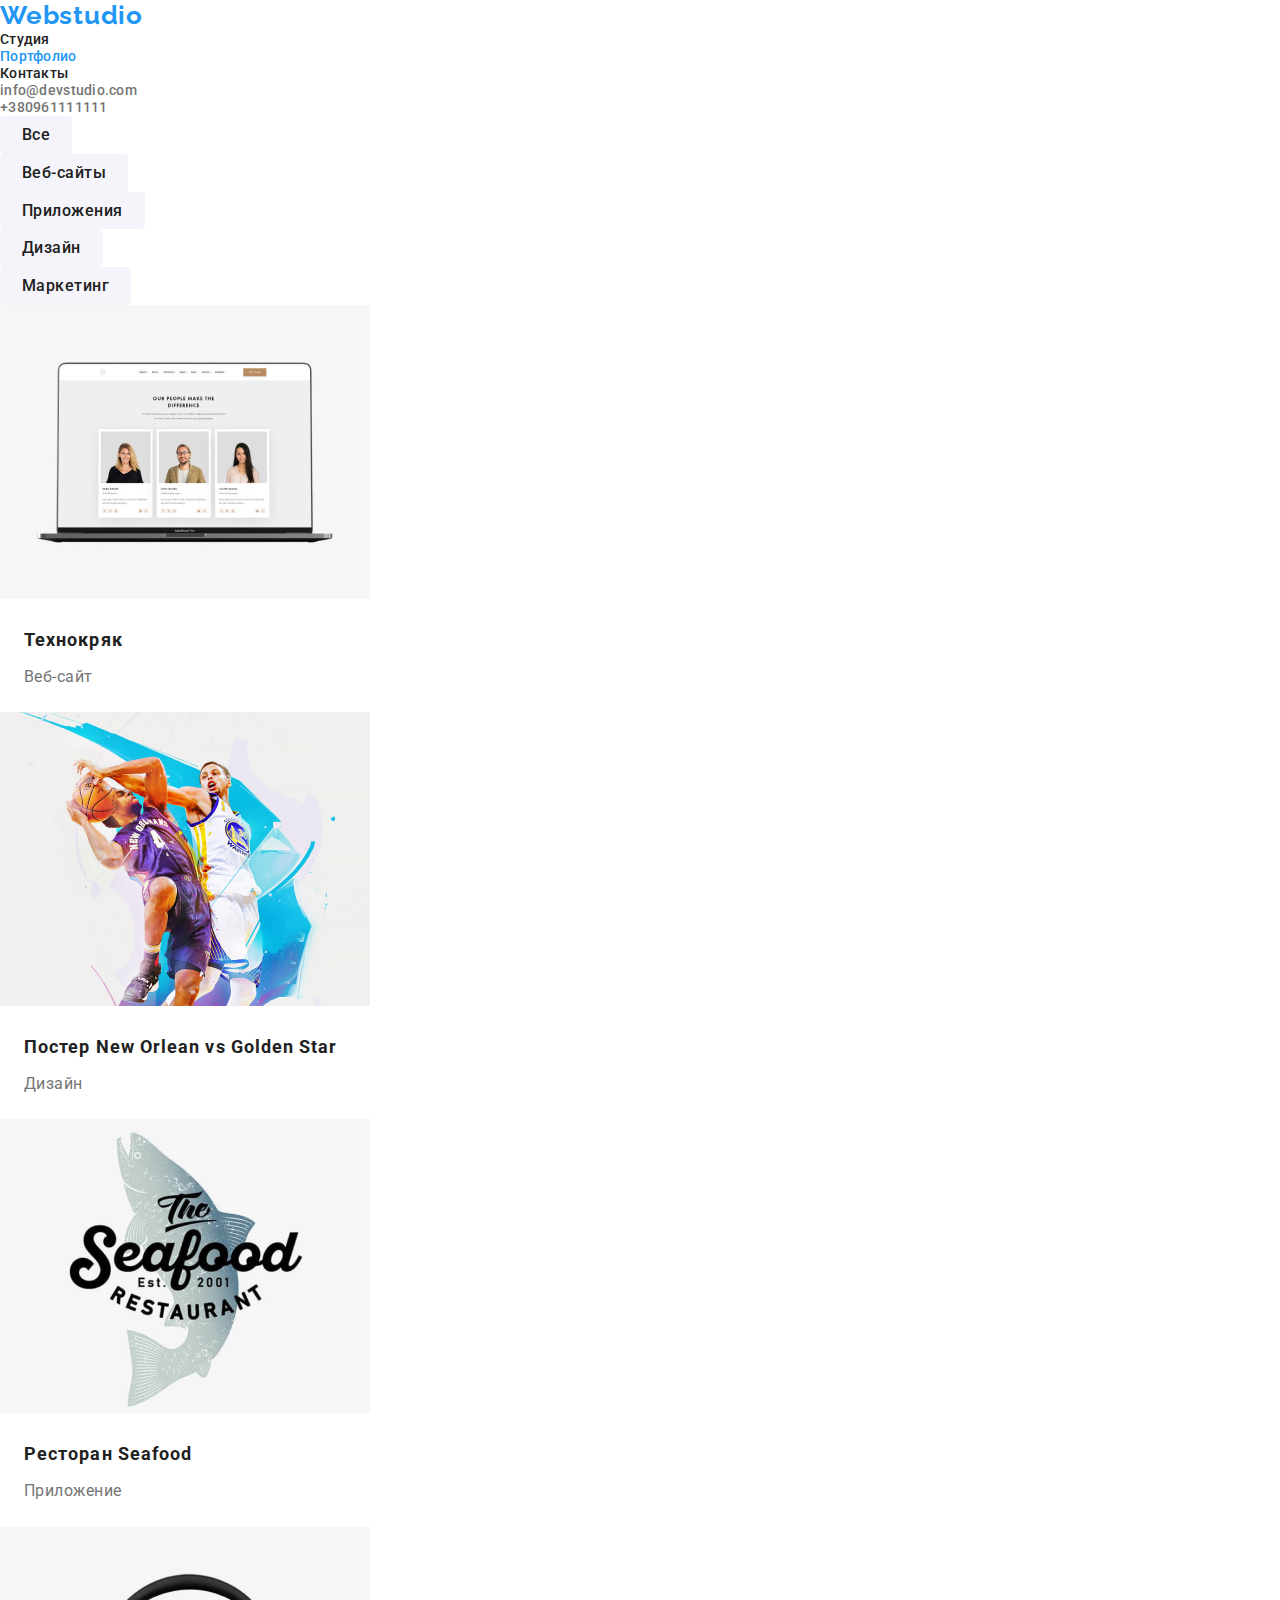
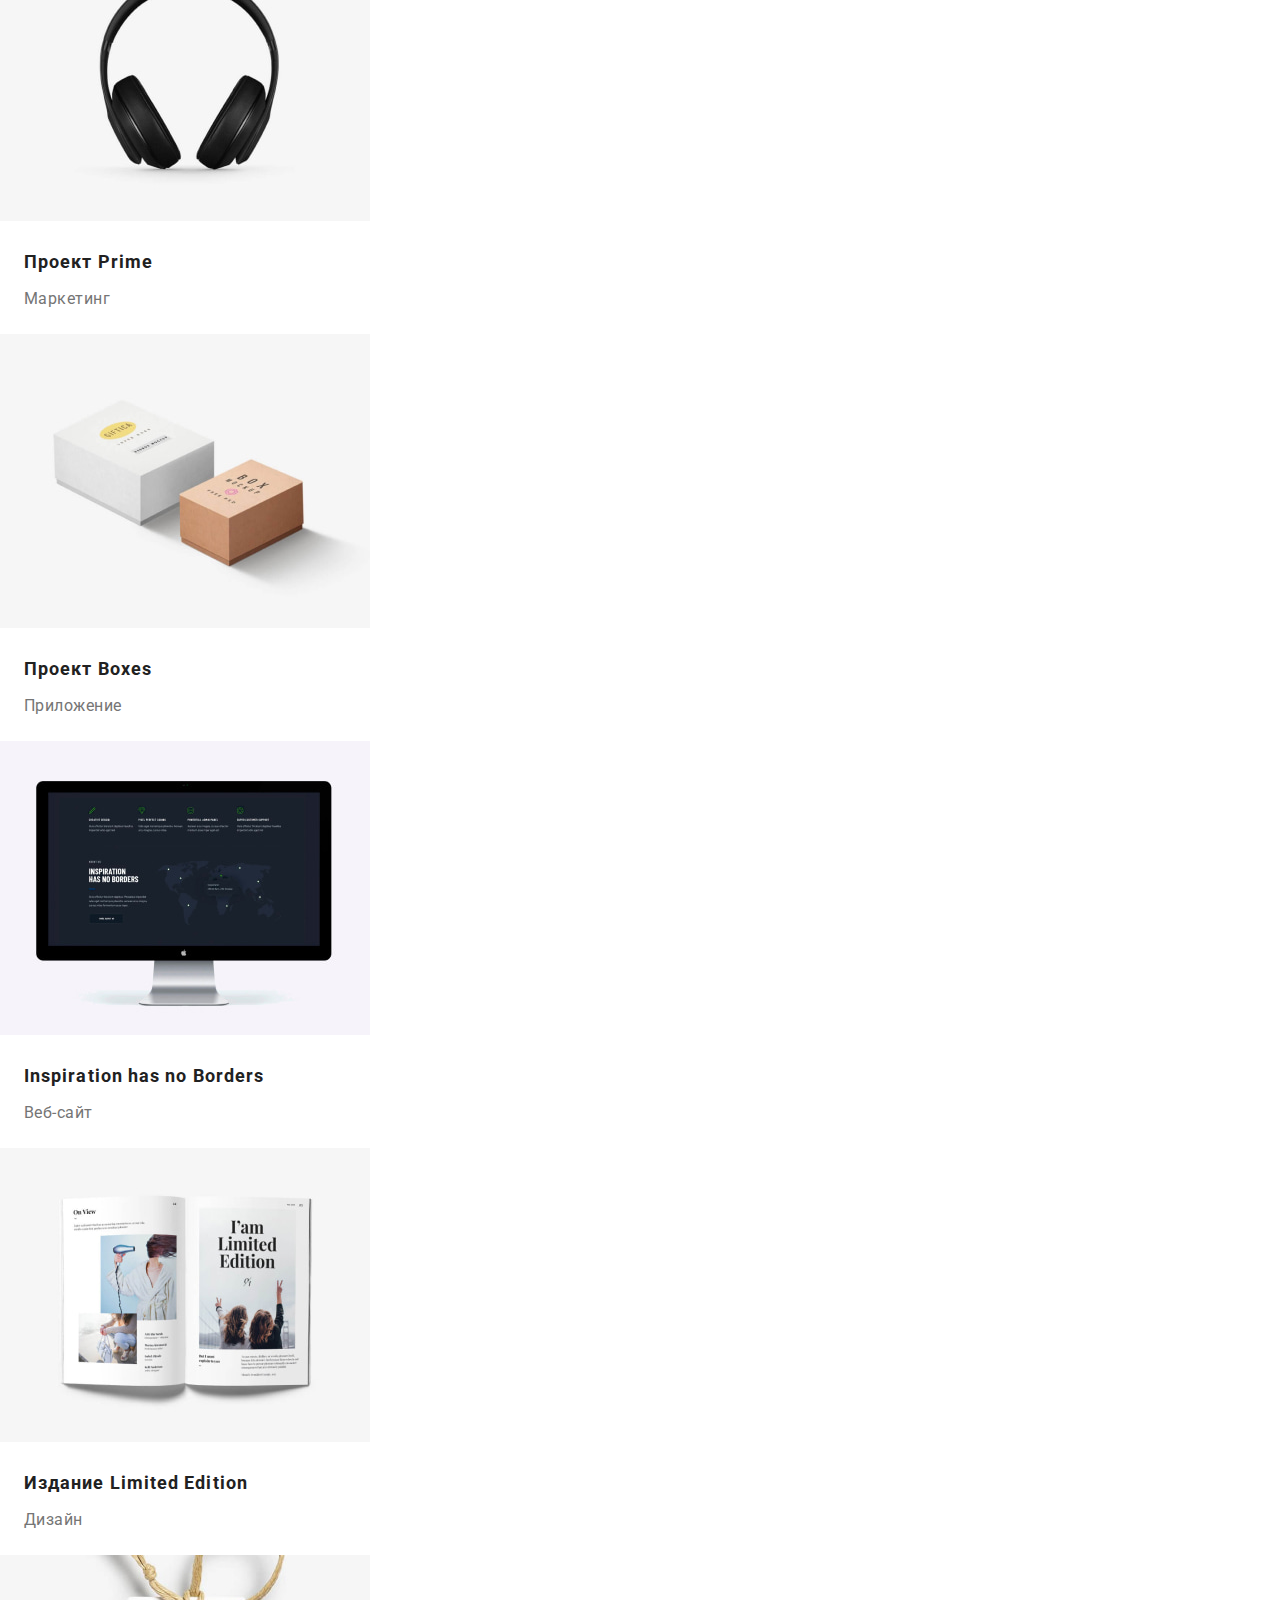
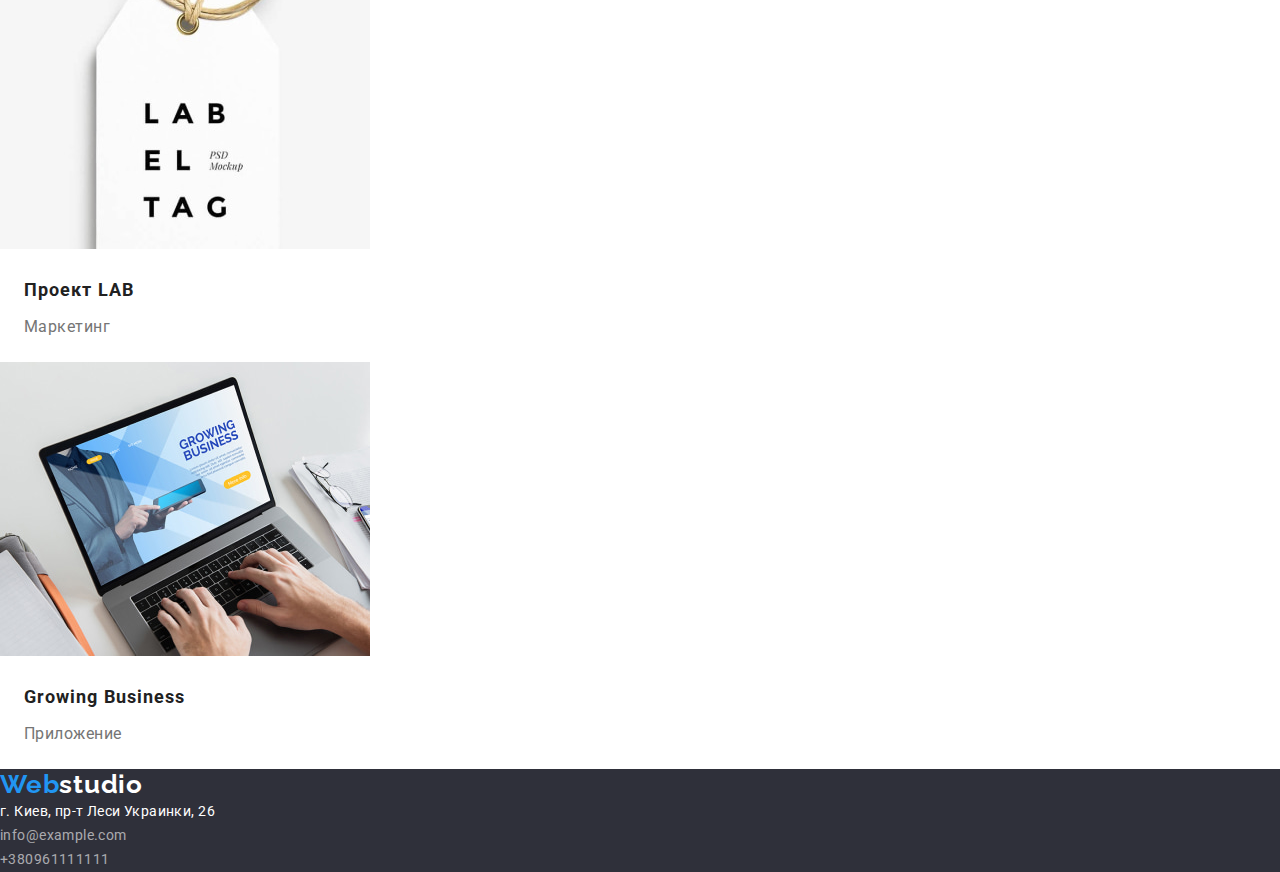
==== commit 5ff88c95: "Вніс правки від ментора" ====
--- a/portfolio.html
+++ b/portfolio.html
@@ -15,7 +15,7 @@
     </head>
 
     <body>
-        <!--Header------------------------------------------------------->
+        <!--Header=================================================== -->
         <header class="header">
             <nav class="header__nav">
                 <a href="./" class="links logo-link">Web<span class="logo-studio">studio</span>
@@ -41,9 +41,9 @@
                 </li>
             </ul>
         </header>
-        <!--Main content-------------------------------------------------->
+        <!--Main content============================================ -->
         <main class="main">
-            <!-- Buttons ------------------------------------------------->
+            <!-- Buttons============================================= -->
             <section>
                 <h1 class="portfolio__title">Портфолио</h1>
                 <ul class="lists portfolio__btn-list">
@@ -53,59 +53,59 @@
                     <li><button type="button" class="portfolio__button">Дизайн</button></li>
                     <li><button type="button" class="portfolio__button">Маркетинг</button></li>
                 </ul>
-                <!-- Works ---------------------------------------------->
+                <!-- Works========================================= -->
                 <ul class="lists works">
                     <li class="works__item">
-                        <img src="./images/imghw2004.jpg" alt="экран ноутбука" width="370px"/>
+                        <img src="./images/imghw2004.jpg" alt="экран ноутбука" width="370"/>
                         <h2 class="works__title">Технокряк</h2>
                         <p class="par works__text">Веб-сайт</p>
                     </li>
                     <li class="wworks__item">
-                        <img src="./images/imghw2009.jpg" alt="баскетболисты" width="370px"/>
+                        <img src="./images/imghw2009.jpg" alt="баскетболисты" width="370"/>
                         <h2 class="works__title">
                             Постер <span lang="en">New Orlean vs Golden Star</span>
                         </h2>
                         <p class="par works__text">Дизайн</p>
                     </li>
                     <li class="works__item">
-                        <img src="./images/imghw2008.jpg" alt="логотип ресторана" width="370px"/>
+                        <img src="./images/imghw2008.jpg" alt="логотип ресторана" width="370"/>
                         <h2 class="works__title">Ресторан <span lang="en">Seafood</span></h2>
                         <p class="par works__text">Приложение</p>
                     </li>
                     <li class="works__item">
-                        <img class="works-img" src="./images/imghw2007.jpg" alt="наушники" width="370px"/>
+                        <img class="works-img" src="./images/imghw2007.jpg" alt="наушники" width="370"/>
                         <h2 class="works__title">Проект <span lang="en">Prime</span></h2>
                         <p class="par works__text">Маркетинг</p>
                     </li>
                     <li class="works__item">
-                        <img src="./images/imghw2006.jpg" alt="коробки" width="370px"/>
+                        <img src="./images/imghw2006.jpg" alt="коробки" width="370"/>
                         <h2 class="works__title">Проект <span lang="en">Boxes</span></h2>
                         <p class="par works__text">Приложение</p>
                     </li>
                     <li class="works__item">
-                        <img src="./images/imghw2005.jpg" alt="экран копьютера" width="370px"/>
+                        <img src="./images/imghw2005.jpg" alt="экран копьютера" width="370"/>
                         <h2 class="works__title" lang="en">Inspiration has no Borders</h2>
                         <p class="par works__text">Веб-сайт</p>
                     </li>
                     <li class="works__item">
-                        <img src="./images/imghw2001.jpg" alt="журнал" width="370px"/>
+                        <img src="./images/imghw2001.jpg" alt="журнал" width="370"/>
                         <h2 class="works__title">Издание <span lang="en">Limited Edition</span></h2>
                         <p class="par works__text">Дизайн</p>
                     </li>
                     <li class="works__item">
-                        <img src="./images/imghw2002.jpg" alt="ценник" width="370px"/>
+                        <img src="./images/imghw2002.jpg" alt="ценник" width="370"/>
                         <h2 class="works__title">Проект <span lang="en">LAB</span></h2>
                         <p class="par works__text">Маркетинг</p>
                     </li>
                     <li class="works__item">
-                        <img src="./images/imghw2003.jpg" alt="экран ноутбука" width="370px"/>
+                        <img src="./images/imghw2003.jpg" alt="экран ноутбука" width="370"/>
                         <h2 class="works__title" lang="en">Growing Business</h2>
                         <p class="par works__text">Приложение</p>
                     </li>
                 </ul>
             </section>
         </main>
-        <!--Footer------------------------------------------------------->
+        <!--Footer=============================================== -->
         <footer class="footer">
             <a href="./" class="links logo-link footer__logo">
                 <span class="logo-web">Web</span><span class="footer-studio">studio</span>
@@ -113,8 +113,8 @@
             <address>
                 <ul class="lists">
                     <li>
-                        <a href="" class="links address footer__contact footer__contact-adress">г. Киев, пр-т Леси Украинки,
-                            26</a>
+                        <a href="https://www.google.com.ua/maps" target="_blank" rel="noopener noreferrer"
+                            class="links address footer__contact footer__contact-adress">г. Киев, пр-т Леси Украинки, 26</a>
                     </li>
                     <li>
                         <a href="mailto:info@example.com" class="links footer__contact">info@example.com</a>
--- a/styles/style.css
+++ b/styles/style.css
@@ -135,6 +135,7 @@
     color: var(--white-color);
     padding: 10px 32px;
     cursor: pointer;
+    font-family: inherit;
     font-weight: 700;
     font-size: 16px;
     line-height: 188%;
@@ -258,6 +259,7 @@
     background: var(--grey-color);
     border-radius: 4px;
     border: none;
+    font-family: inherit;
     font-weight: 500;
     font-size: 16px;
     line-height: 162%;
